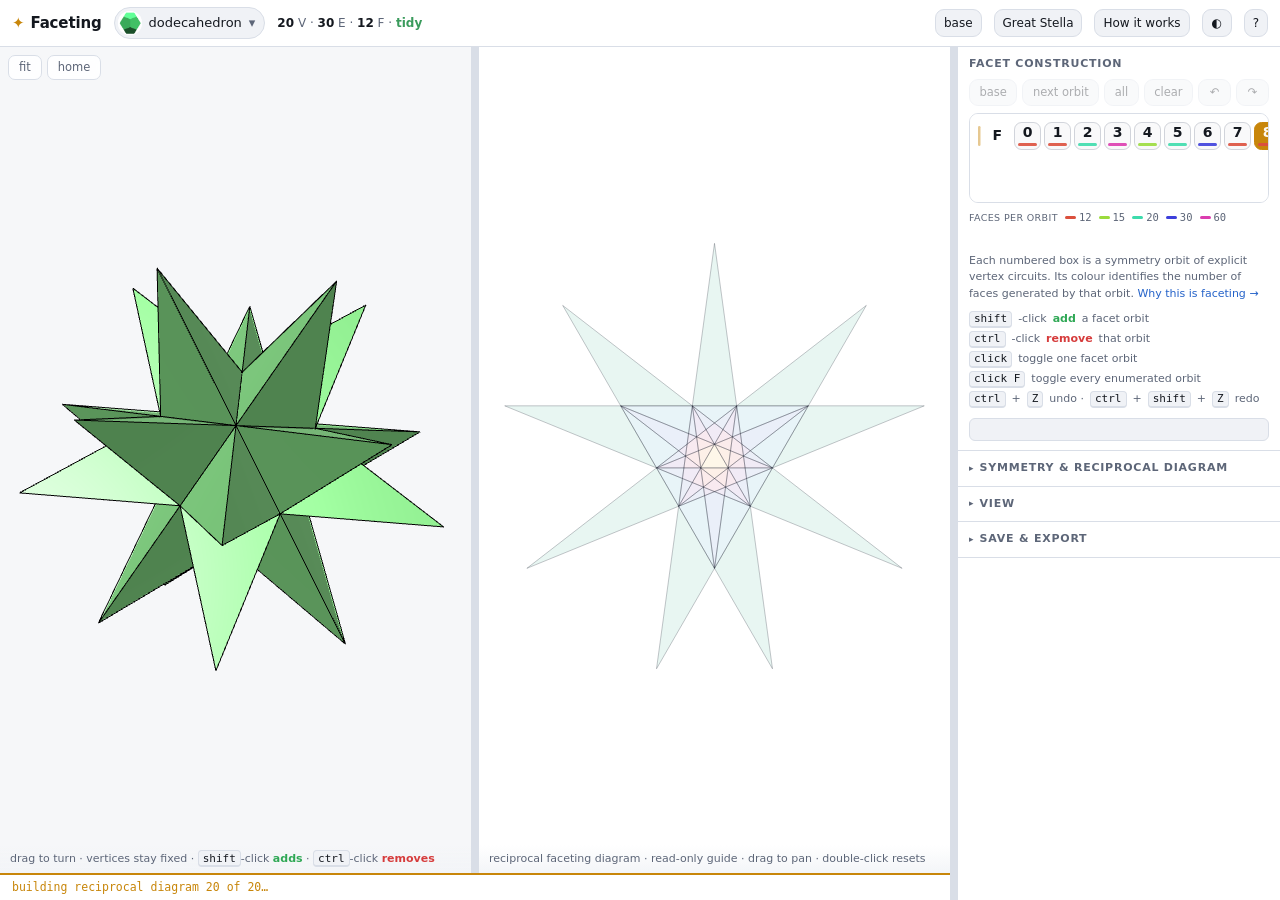
==== web/index.html @ 086ffc91 "Add fixed-vertex Great Stella faceting app" ====
<!DOCTYPE html>
<html lang="en">
<head>
<meta charset="utf-8">
<meta name="viewport" content="width=device-width, initial-scale=1">
<title>Faceting — new faces on fixed vertices</title>
<meta name="description" content="Interactive polyhedron faceting by polar reciprocity: keep the vertices and change the faces.">
<link rel="icon" href="data:image/svg+xml,<svg xmlns='http://www.w3.org/2000/svg' viewBox='0 0 100 100'><text y='.9em' font-size='90'>◇</text></svg>">
<link rel="stylesheet" href="css/style.css">
<script>
  (() => {
    const saved = localStorage.getItem('theme') || 'auto';
    const dark = saved === 'dark' ||
      (saved === 'auto' && matchMedia('(prefers-color-scheme: dark)').matches);
    document.documentElement.dataset.theme = dark ? 'dark' : 'light';
    document.documentElement.dataset.themePref = saved;
  })();
</script>
</head>
<body>

<header>
  <h1>Faceting</h1>
  <button id="pickPoly" class="picker" title="Choose the base polyhedron whose vertices stay fixed">
    <img id="pickThumb" src="img/poly/u28_tmb.gif" alt="" width="26" height="26">
    <span id="pickName">dodecahedron</span>
    <b>▾</b>
  </button>
  <span id="stats" class="dim"></span>
  <div class="spacer"></div>
  <button id="presetBase" class="ghost" title="Restore the chosen polyhedron's original faces">base</button>
  <button id="presetGreatStella" class="ghost" title="Load the Great Stella target from the brief">Great Stella</button>
  <a class="ghost" href="controls.html" title="The reciprocal construction and controls">How it works</a>
  <button id="themeBtn" class="ghost icon" title="Light / dark">◐</button>
  <button id="help" class="ghost" title="About faceting">?</button>
</header>

<main>
  <section class="stage">
    <div class="views">
      <div class="view">
        <canvas id="view3d"></canvas>
        <div class="view-tools">
          <button id="fitView" title="Rescale so the whole faceting fills the frame">fit</button>
          <button id="homeView" title="Canonical orientation: x right, y up, z toward you">home</button>
        </div>
        <div class="view-label">
          <span>drag to turn · vertices stay fixed · <kbd>shift</kbd>-click <b class="add">adds</b> · <kbd class="kSub">ctrl</kbd>-click <b class="rem">removes</b></span>
          <span id="hover3d" class="hover"></span>
        </div>
      </div>
      <div class="splitter" id="splitViews" title="Drag to resize"></div>
      <div class="view">
        <canvas id="diagram"></canvas>
        <div class="view-label">
          <span>reciprocal faceting diagram · read-only guide · drag to pan · double-click resets</span>
          <span id="hover2d" class="hover"></span>
        </div>
      </div>
    </div>
    <div class="statusbar">
      <div id="progress"></div>
      <span id="status">loading…</span>
    </div>
  </section>

  <div class="splitter vertical" id="splitPanel" title="Drag to resize"></div>

  <aside class="panel right">
    <div class="group cells-group">
      <div class="group-head">
        <h2>Facet construction</h2>
        <div class="row buttons tight">
          <button id="selectCore" title="Use the base polyhedron's original faces">base</button>
          <button id="growLayer" title="Select the next explicit facet orbit">next orbit</button>
          <button id="selectAll">all</button>
          <button id="selectNone">clear</button>
          <button id="undoBtn" class="icon" title="Undo the last faceting change (ctrl+Z)" disabled>↶</button>
          <button id="redoBtn" class="icon" title="Redo (ctrl+shift+Z)" disabled>↷</button>
        </div>
      </div>
      <div class="cells-wrap"><canvas id="cells"></canvas></div>
      <div id="cellsLegend" class="legend" title="Each colour marks the number of faces in that orbit"></div>
      <div id="cellInfo" class="info mono"></div>
      <p class="note">
        Each numbered box is a symmetry orbit of explicit vertex circuits. Its
        colour identifies the number of faces generated by that orbit.
        <a href="controls.html">Why this is faceting →</a>
      </p>
      <ul class="note keys">
        <li><kbd>shift</kbd>-click <b class="add">add</b> a facet orbit</li>
        <li><kbd class="kSub">ctrl</kbd>-click <b class="rem">remove</b> that orbit</li>
        <li><kbd>click</kbd> toggle one facet orbit</li>
        <li><kbd>click F</kbd> toggle every enumerated orbit</li>
        <li><kbd>ctrl</kbd>+<kbd>Z</kbd> undo · <kbd>ctrl</kbd>+<kbd>shift</kbd>+<kbd>Z</kbd> redo</li>
      </ul>
      <input id="cellsString" class="mono" spellcheck="false"
             title="Selected facet-orbit numbers, for exact links and native JSON presets">
    </div>

    <details class="group" id="symGroup">
      <summary><h2>Symmetry &amp; reciprocal diagram</h2></summary>
      <label class="field">
        <span>base symmetry</span>
        <select id="polySym"></select>
      </label>
      <label class="field">
        <span>faceting symmetry</span>
        <select id="stellSym"></select>
      </label>
      <label class="field" title="How deeply to build the optional reciprocal arrangement diagram">
        <span>diagram through <b id="depthLabel">20</b> depths</span>
        <input id="depth" type="range" min="2" max="60" value="20">
      </label>
      <label class="field" title="Which inequivalent vertex figure to show">
        <span>vertex figure</span>
        <select id="planeIndex"></select>
      </label>
      <p class="note">
        Facet circuits are repeated by the faceting symmetry. The depth control
        changes only the reciprocal discovery diagram, not the fixed vertex set.
      </p>
    </details>

    <details class="group">
      <summary><h2>View</h2></summary>
      <label class="check"><input id="autoRotate" type="checkbox"> spin the solid</label>
      <label class="check"><input id="showEdges" type="checkbox" checked> draw edges</label>
      <fieldset class="sym-elems">
        <legend title="The faceting symmetry elements, drawn as occluded geometry">symmetry elements</legend>
        <label class="check"><input id="showAxes" type="checkbox"> <i class="sw ax"></i> rotation axes</label>
        <label class="check"><input id="showMirrors" type="checkbox"> <i class="sw mi"></i> mirror planes</label>
        <label class="check"><input id="showImproper" type="checkbox"> <i class="sw im"></i> rotoreflection axes</label>
      </fieldset>
      <label class="field" title="Thickness of the edge lines, in pixels">
        <span>edge weight <b id="edgeWidthLabel">1.0</b></span>
        <input id="edgeWidth" type="range" min="0.5" max="8" step="0.5" value="1">
      </label>
      <label class="check" title="Tint unchosen reciprocal regions">
        <input id="showAllFacets" type="checkbox" checked> shade unchosen regions
      </label>
    </details>

    <details class="group">
      <summary><h2>Save &amp; export</h2></summary>
      <div class="row buttons">
        <button id="saveJson" class="primary" title="Save this faceting as JSON">Save JSON</button>
        <label class="filebtn inline" title="Open faceting JSON or a reciprocal .stel source">
          Open…
          <input id="loadDoc" type="file" accept=".json,.stel,.txt">
        </label>
      </div>
      <p class="note">
        Native JSON saves the base and faceting state. Original <code>.stel</code>
        files open as facetings of their named polyhedron's dual.
      </p>
      <div class="row buttons">
        <button id="exportStl" title="Mesh for 3D printing">STL</button>
        <button id="exportObj">OBJ</button>
        <button id="exportOff">OFF</button>
      </div>
      <div class="row buttons">
        <button id="exportSvg" title="Faceting diagram as vector art">diagram SVG</button>
        <button id="exportPng">view PNG</button>
        <button id="exportStel" title="Export the reciprocal construction for the original Java program">dual .stel</button>
      </div>
      <div class="row buttons">
        <button class="sample" data-file="sample_01.stel">dual sample 1</button>
        <button class="sample" data-file="sample_02.stel">2</button>
        <button class="sample" data-file="sample_03.stel">3</button>
        <button class="sample" data-file="sample_04.stel">4</button>
      </div>
    </details>
  </aside>
</main>

<dialog id="catalogDialog">
  <div class="cat-head">
    <input id="search" type="search" placeholder="Search 121 base solids by name, file or symmetry…" autocomplete="off">
    <button id="catalogClose" class="ghost">Close</button>
  </div>
  <nav id="catChips" class="cat-chips"></nav>
  <div id="catalog" class="scroll"></div>
  <footer class="cat-foot">
    <img id="footThumb" alt="" width="34" height="34">
    <div class="cat-foot-text">
      <b id="footName">—</b>
      <span id="footMeta" class="dim"></span>
    </div>
    <span id="footCount" class="dim"></span>
  </footer>
</dialog>

<dialog id="helpDialog">
  <h2>Faceting, in one minute</h2>
  <p>
    A faceting keeps a polyhedron's <em>vertices</em> and connects them with
    different faces. Draw every diagonal of a pentagon and the original five
    vertices now bound a pentagram: the two-dimensional version.
  </p>
  <p>
    Faceting is polar-dual to stellation. This app directly finds coplanar
    circuits in the chosen solid's fixed vertex table and repeats them by
    symmetry. Alongside that model it constructs the dual plane arrangement as
    a reciprocal faceting diagram. This is geometric duality, not a relabelled
    stellation mesh.
  </p>
  <h3>How to use it</h3>
  <ul>
    <li>Choose the base solid whose vertices must remain fixed.</li>
    <li>The construction table exposes explicit circuit orbits. Shift adds a
      facet orbit; ctrl removes it. The diagram is a read-only reciprocal guide.</li>
    <li><em>base</em> restores the original faces. <em>next orbit</em> walks the
      directly enumerated circuit families.</li>
    <li>The <b>Great Stella</b> button loads the dodecahedral target from the brief.</li>
    <li>See <a href="controls.html">How it works</a> for the exact correspondence.</li>
  </ul>
  <h3>Provenance</h3>
  <p>
    The arrangement core is a JavaScript port of the Stellation applet written by
    <a href="http://bulatov.org/polyhedra/stellation_applet/" target="_blank" rel="noopener">Vladimir Bulatov</a>
    in 1998–2001 and checked number-for-number against the Java implementation.
    This mirror adds the polar-reciprocal faceting layer.
  </p>
  <p class="note">Build <span id="buildStamp" class="mono"></span></p>
  <button id="helpClose">close</button>
</dialog>

<script type="module" src="js/app.js"></script>
</body>
</html>
---- web/css/style.css ----
:root,
:root[data-theme="dark"] {
  --bg: #0b0d11;
  --panel: #12151c;
  --panel-2: #171b24;
  --line: #242a36;
  --text: #e6e9f0;
  --dim: #8b93a7;
  --accent: #f5b942;
  --accent-2: #6fa8ff;
  --shadow: 0 18px 50px rgba(0, 0, 0, 0.55);
}

:root[data-theme="light"] {
  --bg: #f2f4f7;
  --panel: #ffffff;
  --panel-2: #f0f2f6;
  --line: #d9dee7;
  --text: #14181f;
  --dim: #5d6678;
  --accent: #c8860a;
  --accent-2: #2563c9;
  --shadow: 0 18px 50px rgba(20, 30, 60, 0.18);
}

:root {
  --radius: 9px;
  --mono: ui-monospace, SFMono-Regular, "SF Mono", Menlo, Consolas, monospace;
}

* { box-sizing: border-box; }

html, body { height: 100%; margin: 0; }

body {
  background: var(--bg);
  color: var(--text);
  font: 13.5px/1.5 ui-sans-serif, system-ui, -apple-system, "Segoe UI", Roboto, sans-serif;
  display: flex;
  flex-direction: column;
  overflow: hidden;
}

kbd {
  font: 11px var(--mono);
  padding: 0.5px 4px;
  border: 1px solid var(--line);
  border-bottom-width: 2px;
  border-radius: 4px;
  background: var(--panel-2);
  color: var(--text);
}

/* ------------------------------------------------------------------ header */

header {
  display: flex;
  align-items: center;
  gap: 12px;
  padding: 7px 12px;
  border-bottom: 1px solid var(--line);
  background: var(--panel);
  flex: none;
}
header h1 {
  margin: 0;
  font-size: 15px;
  font-weight: 650;
  letter-spacing: -0.01em;
  white-space: nowrap;
}
header h1::before { content: "✦"; color: var(--accent); margin-right: 6px; }
header a.ghost { text-decoration: none; display: inline-block; }
.spacer { flex: 1; }
.dim { color: var(--dim); }

#stats { font-size: 12px; white-space: nowrap; }
#stats b { color: var(--text); font-weight: 600; }
#stats .valid { color: #3a9b5c; font-weight: 650; }
#stats .warn { color: #d17a32; font-weight: 650; }

.picker {
  display: flex;
  align-items: center;
  gap: 7px;
  padding: 3px 9px 3px 3px;
  border: 1px solid var(--line);
  border-radius: 999px;
  background: var(--panel-2);
  color: var(--text);
  font: inherit;
  font-size: 13px;
  cursor: pointer;
  white-space: nowrap;
}
.picker img { width: 24px; height: 24px; border-radius: 50%; background: #fff; object-fit: contain; }
.picker b { color: var(--dim); font-weight: 400; }
.picker:hover { border-color: var(--accent); }

/* ------------------------------------------------------------------ layout */

main {
  flex: 1;
  min-height: 0;
  display: grid;
  grid-template-columns: minmax(0, 1fr) 322px;
  gap: 1px;
  background: var(--line);
}

.stage {
  background: var(--panel);
  display: flex;
  flex-direction: column;
  min-width: 0;
  min-height: 0;
}

.views {
  flex: 1;
  min-height: 0;
  display: grid;
  grid-template-columns: 1fr 1fr;
  gap: 1px;
  background: var(--line);
}

.view { position: relative; min-width: 0; min-height: 0; background: var(--bg); }
.view canvas {
  position: absolute; inset: 0;
  width: 100%; height: 100%;
  display: block;
  touch-action: none;
}
.view-label {
  position: absolute; left: 0; right: 0; bottom: 0;
  display: flex; gap: 10px;
  padding: 6px 10px;
  font-size: 11px;
  color: var(--dim);
  background: linear-gradient(transparent, color-mix(in srgb, var(--bg) 90%, transparent));
  pointer-events: none;
}
.hover { margin-left: auto; color: var(--accent); font-family: var(--mono); }
.nogl { display: grid; place-items: center; height: 100%; padding: 20px; color: var(--dim); text-align: center; }

.statusbar {
  flex: none;
  position: relative;
  padding: 6px 12px;
  border-top: 1px solid var(--line);
  font: 11.5px var(--mono);
  color: var(--dim);
}
#status.busy { color: var(--accent); }
#progress {
  position: absolute; top: -1px; left: 0;
  height: 2px;
  width: calc(var(--frac, 0) * 100%);
  background: var(--accent);
  transition: width 0.12s linear;
}

/* ------------------------------------------------------------------ right panel */

.panel.right {
  background: var(--panel);
  overflow-y: auto;
  display: flex;
  flex-direction: column;
  min-height: 0;
}

.group { padding: 9px 11px; border-bottom: 1px solid var(--line); }

h2 {
  margin: 0;
  font-size: 11px;
  font-weight: 650;
  letter-spacing: 0.07em;
  text-transform: uppercase;
  color: var(--dim);
}

details.group > summary {
  list-style: none;
  cursor: pointer;
  display: flex;
  align-items: center;
  gap: 6px;
  user-select: none;
}
details.group > summary::-webkit-details-marker { display: none; }
details.group > summary::before { content: "▸"; font-size: 9px; color: var(--dim); }
details.group[open] > summary::before { content: "▾"; }
details.group > summary:hover h2 { color: var(--text); }
details.group[open] > summary { margin-bottom: 7px; }

/* ---- cells table ---- */

.cells-group { display: flex; flex-direction: column; }
.group-head { display: flex; flex-direction: column; gap: 6px; margin-bottom: 7px; }

.cells-wrap {
  flex: none;
  height: 200px;
  min-height: 90px;
  border: 1px solid var(--line);
  border-radius: var(--radius);
  overflow: hidden;
  background: var(--panel);
}
#cells { display: block; width: 100%; height: 100%; }

.info {
  min-height: 16px;
  margin-top: 5px;
  font-size: 10.5px;
  color: var(--accent);
  white-space: nowrap;
  overflow: hidden;
  text-overflow: ellipsis;
}

/* ---- controls ---- */

.row { display: flex; gap: 5px; flex-wrap: wrap; }
.row + .row { margin-top: 5px; }
.buttons button, .filebtn, .ghost {
  flex: 1 1 auto;
  padding: 4px 8px;
  border: 1px solid var(--line);
  border-radius: var(--radius);
  background: var(--panel-2);
  color: var(--text);
  font: inherit;
  font-size: 12px;
  cursor: pointer;
  white-space: nowrap;
}
.buttons.tight button { padding: 3px 6px; font-size: 11.5px; }
.buttons button:hover, .filebtn:hover, .ghost:hover { border-color: var(--accent); color: var(--accent); }
.ghost { flex: none; }
.ghost.icon { width: 30px; text-align: center; padding: 4px 0; }

.filebtn { display: block; margin-top: 5px; text-align: center; }
.filebtn.inline { margin-top: 0; }
.filebtn input { display: none; }
.buttons button.primary {
  background: color-mix(in srgb, var(--accent) 18%, var(--panel-2));
  border-color: color-mix(in srgb, var(--accent) 45%, var(--line));
  font-weight: 600;
}
.note code {
  font: 11px var(--mono);
  padding: 0 3px;
  border-radius: 3px;
  background: var(--panel-2);
}

.field {
  display: flex; align-items: center; gap: 8px;
  margin: 5px 0;
  font-size: 12px;
  color: var(--dim);
}
.field > span { flex: none; min-width: 84px; }
.field > span b { color: var(--accent); font-family: var(--mono); }
.field select, .field input[type="number"] {
  flex: 1; min-width: 0;
  padding: 3px 6px;
  border: 1px solid var(--line);
  border-radius: 6px;
  background: var(--panel-2);
  color: var(--text);
  font: inherit; font-size: 12px;
}
.field input[type="range"] { flex: 1; accent-color: var(--accent); }

.check {
  display: flex; align-items: center; gap: 6px;
  padding: 2px 0;
  font-size: 12.5px;
  cursor: pointer;
}
.check input { accent-color: var(--accent); }

.note { margin: 6px 0 2px; font-size: 11px; line-height: 1.5; color: var(--dim); }

#cellsString {
  width: 100%;
  margin-top: 6px;
  padding: 4px 7px;
  border: 1px solid var(--line);
  border-radius: 6px;
  background: var(--panel-2);
  color: var(--accent);
  font-family: var(--mono);
  font-size: 11px;
}

/* ------------------------------------------------------------------ dialogs */

dialog {
  border: 1px solid var(--line);
  border-radius: 14px;
  background: var(--panel);
  color: var(--text);
  box-shadow: var(--shadow);
  padding: 0;
}
dialog::backdrop { background: rgba(0, 0, 0, 0.55); backdrop-filter: blur(2px); }

/* Only style the open state with `display`: a bare `display: flex` here would
   beat the UA's `dialog:not([open]) { display: none }` and leave it always up. */
#catalogDialog {
  width: min(860px, 94vw);
  height: min(600px, 88vh);
  overflow: hidden;
}
#catalogDialog[open] { display: flex; flex-direction: column; }

.cat-head {
  display: flex; gap: 8px; align-items: center;
  padding: 12px 14px 10px;
  flex: none;
}
#search {
  flex: 1;
  padding: 7px 11px;
  border: 1px solid var(--line);
  border-radius: var(--radius);
  background: var(--panel-2);
  color: var(--text);
  font: inherit; font-size: 13px;
}
#search::placeholder { color: var(--dim); }
#search:focus { outline: 2px solid var(--accent-2); outline-offset: -1px; }

.cat-chips {
  display: flex; gap: 5px;
  padding: 0 14px 10px;
  overflow-x: auto;
  scrollbar-width: none;
  border-bottom: 1px solid var(--line);
  flex: none;
}
.cat-chips::-webkit-scrollbar { display: none; }
.chip {
  flex: none;
  padding: 3px 10px;
  border: 1px solid var(--line);
  border-radius: 999px;
  background: none;
  color: var(--dim);
  font: inherit; font-size: 11.5px;
  white-space: nowrap;
  cursor: pointer;
}
.chip:hover { border-color: var(--accent); color: var(--accent); }

#catalog { flex: 1; overflow-y: auto; padding: 0 14px 14px; }
.scroll { overscroll-behavior: contain; }

.cat h3 {
  position: sticky; top: 0; z-index: 1;
  display: flex; align-items: center; gap: 8px;
  margin: 0;
  padding: 12px 2px 6px;
  font-size: 10.5px; font-weight: 650;
  letter-spacing: 0.08em; text-transform: uppercase;
  color: var(--dim);
  background: linear-gradient(var(--panel) 72%, transparent);
}
.cat h3 em { font-style: normal; opacity: 0.6; font-size: 10px; }
.cat h3::after {
  content: ""; flex: 1; height: 1px;
  background: var(--line);
}

/* the specimen grid: thumbnails only, names live in the footer */
.grid {
  display: grid;
  grid-template-columns: repeat(auto-fill, minmax(50px, 1fr));
  gap: 4px;
}

.poly {
  aspect-ratio: 1;
  padding: 0;
  border: 1px solid var(--line);
  border-radius: 7px;
  background: #fff;
  overflow: hidden;
  cursor: pointer;
  transition: transform 0.09s ease, border-color 0.09s ease, box-shadow 0.09s ease;
}
.poly img {
  width: 100%; height: 100%;
  display: block;
  object-fit: contain;
}
:root[data-theme="dark"] .poly { filter: brightness(0.9); }
.poly:hover, .poly:focus-visible {
  border-color: var(--accent);
  transform: translateY(-1px) scale(1.06);
  box-shadow: 0 4px 14px rgba(0, 0, 0, 0.28);
  outline: none;
  filter: none;
  z-index: 2;
  position: relative;
}
.poly.active {
  border-color: var(--accent);
  box-shadow: 0 0 0 2px var(--accent);
  filter: none;
}

.cat-foot {
  display: flex; align-items: center; gap: 10px;
  padding: 9px 14px;
  border-top: 1px solid var(--line);
  background: var(--panel-2);
  flex: none;
  min-height: 54px;
}
.cat-foot img {
  width: 34px; height: 34px;
  border-radius: 6px;
  background: #fff;
  object-fit: contain;
  flex: none;
}
.cat-foot-text { display: flex; flex-direction: column; min-width: 0; line-height: 1.35; }
#footName { font-size: 13.5px; font-weight: 600; white-space: nowrap; overflow: hidden; text-overflow: ellipsis; }
#footMeta { font-size: 11px; font-family: var(--mono); white-space: nowrap; overflow: hidden; text-overflow: ellipsis; }
#footCount { margin-left: auto; font-size: 11px; white-space: nowrap; }

#helpDialog { max-width: 620px; padding: 22px 26px 20px; line-height: 1.62; }
#helpDialog h2 { font-size: 18px; text-transform: none; letter-spacing: -0.01em; color: var(--text); margin-bottom: 10px; }
#helpDialog h3 { margin: 18px 0 6px; font-size: 12px; letter-spacing: 0.05em; text-transform: uppercase; color: var(--dim); }
#helpDialog ul { padding-left: 18px; margin: 6px 0; }
#helpDialog li { margin: 6px 0; }
#helpDialog a { color: var(--accent-2); }
#helpClose {
  margin-top: 18px; padding: 6px 16px;
  border: 1px solid var(--line); border-radius: var(--radius);
  background: var(--panel-2); color: var(--text);
  font: inherit; cursor: pointer;
}
#helpClose:hover { border-color: var(--accent); color: var(--accent); }

/* ------------------------------------------------------------------ narrow */

@media (max-width: 1080px) {
  main { grid-template-columns: minmax(0, 1fr) 290px; }
  .views { grid-template-columns: 1fr; grid-template-rows: 1fr 1fr; }
}

@media (max-width: 780px) {
  body { overflow: auto; }
  main { grid-template-columns: 1fr; grid-auto-rows: min-content; }
  .stage { min-height: 520px; }
  .views { grid-template-rows: 260px 260px; }
  .panel.right { max-height: none; }
  #stats { display: none; }
}

/* the key to the Cells bar colours */
.legend {
  display: flex;
  align-items: center;
  gap: 7px;
  flex-wrap: wrap;
  margin-top: 7px;
  font-size: 10.5px;
  color: var(--dim);
}
.legend-label { letter-spacing: 0.04em; text-transform: uppercase; font-size: 9.5px; }
.legend-item { display: inline-flex; align-items: center; gap: 3px; font-family: var(--mono); }
.legend-item i { width: 11px; height: 3px; border-radius: 2px; display: inline-block; }
.note a { color: var(--accent-2); text-decoration: none; }
.note a:hover { text-decoration: underline; }

/* the Cells shortcut key — one line per gesture, compact */
.note.keys { list-style: none; margin: 5px 0 3px; padding: 0; }
.note.keys li {
  display: flex;
  align-items: baseline;
  gap: 6px;
  padding: 1.5px 0;
  white-space: nowrap;
}
.note.keys kbd { flex: none; }

/* ------------------------------------------------ draggable pane splitters */

main { grid-template-columns: minmax(0, 1fr) 6px var(--panel-w, 322px); }
.views { grid-template-columns: var(--views-a, 1fr) 6px var(--views-b, 1fr); }

.splitter {
  background: var(--line);
  cursor: col-resize;
  position: relative;
  transition: background 0.12s ease;
}
.splitter::after {                 /* a fatter invisible grab area */
  content: "";
  position: absolute;
  inset: 0 -4px;
}
.splitter:hover, .splitter.dragging { background: var(--accent); }

@media (max-width: 900px) {
  main { grid-template-columns: minmax(0, 1fr); }
  .splitter.vertical { display: none; }
}

/* ------------------------------------------------ always-visible view tools */

.view { position: relative; }
.view-tools {
  position: absolute;
  top: 8px;
  left: 8px;
  display: flex;
  gap: 5px;
  z-index: 5;
}
.view-tools button {
  padding: 3px 10px;
  border: 1px solid var(--line);
  border-radius: 7px;
  background: color-mix(in srgb, var(--panel) 88%, transparent);
  color: var(--dim);
  font: inherit;
  font-size: 11.5px;
  cursor: pointer;
  backdrop-filter: blur(4px);
}
.view-tools button:hover { border-color: var(--accent); color: var(--accent); }

/* -------------------------------------------------- add / remove, one palette

   Green adds, red carves, and the pair reads the same in the 3-D view, in the
   diagram and in the Cells table. Keeping the words in the captions the same
   colour as the outline that appears under the pointer is what ties the three
   together — before, each view had its own idea of what a highlight looked like.
   Kept identical in light and dark: these are signal colours, not decoration. */
:root { --add: #2fa855; --rem: #d63c3c; }
:root[data-theme="dark"] { --add: #4acb70; --rem: #f05454; }
.add { color: var(--add); }
.rem { color: var(--rem); }

/* the three symmetry-element toggles, boxed so they read as one control */
.sym-elems {
  border: 1px solid var(--line);
  border-radius: 8px;
  padding: 4px 8px 6px;
  margin: 6px 0 4px;
}
.sym-elems legend { font-size: 10.5px; color: var(--dim); padding: 0 4px; }
.sym-elems .check { margin: 2px 0; }
.sw {
  display: inline-block; width: 9px; height: 9px; border-radius: 2px;
  vertical-align: baseline; margin-right: 1px;
}
.sw.ax { background: #40b8f2; }
.sw.mi { background: #6be0cc; }
.sw.im { background: #b873f2; }

/* undo / redo sit with the other cell buttons and grey out when there is
   nothing to undo — the disabled state is the only affordance saying whether a
   change has been made yet */
.buttons button.icon { width: 26px; padding: 4px 0; text-align: center; }
.buttons button:disabled { opacity: 0.35; cursor: default; }
.buttons button:disabled:hover { border-color: var(--line); color: inherit; }
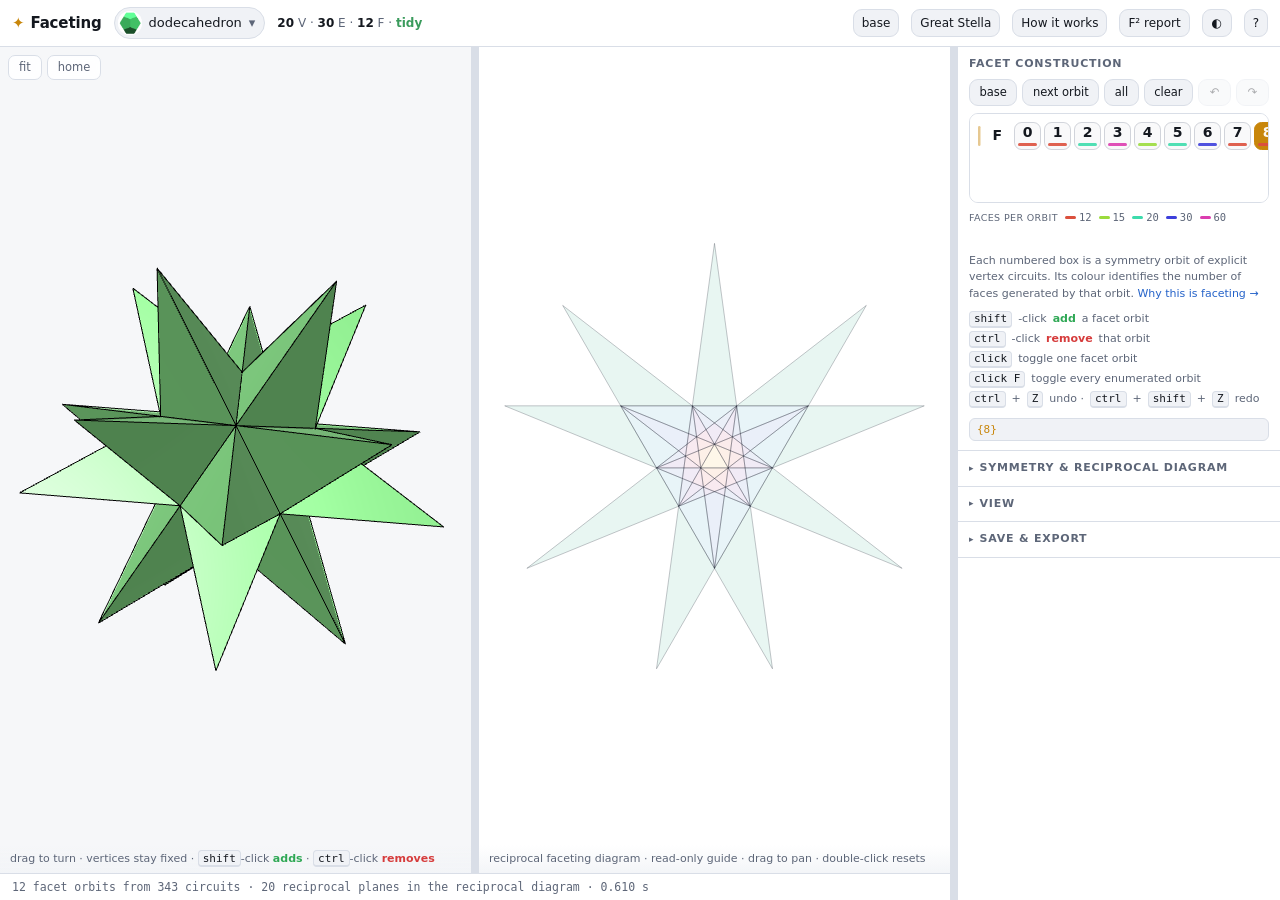
==== commit f86460c1: "Add icosahedron F2 faceting report" ====
--- a/web/index.html
+++ b/web/index.html
@@ -31,6 +31,7 @@
   <button id="presetBase" class="ghost" title="Restore the chosen polyhedron's original faces">base</button>
   <button id="presetGreatStella" class="ghost" title="Load the Great Stella target from the brief">Great Stella</button>
   <a class="ghost" href="controls.html" title="The reciprocal construction and controls">How it works</a>
+  <a class="ghost" href="icosahedron-faceting.html" title="Detailed F2 icosahedron faceting case study">F² report</a>
   <button id="themeBtn" class="ghost icon" title="Light / dark">◐</button>
   <button id="help" class="ghost" title="About faceting">?</button>
 </header>
@@ -213,6 +214,9 @@
     <li><em>base</em> restores the original faces. <em>next orbit</em> walks the
       directly enumerated circuit families.</li>
     <li>The <b>Great Stella</b> button loads the dodecahedral target from the brief.</li>
+    <li>The <a href="icosahedron-faceting.html"><b>F² report</b></a> computes the
+      small stellated dodecahedron as both an icosahedron faceting and a
+      dodecahedron stellation.</li>
     <li>See <a href="controls.html">How it works</a> for the exact correspondence.</li>
   </ul>
   <h3>Provenance</h3>
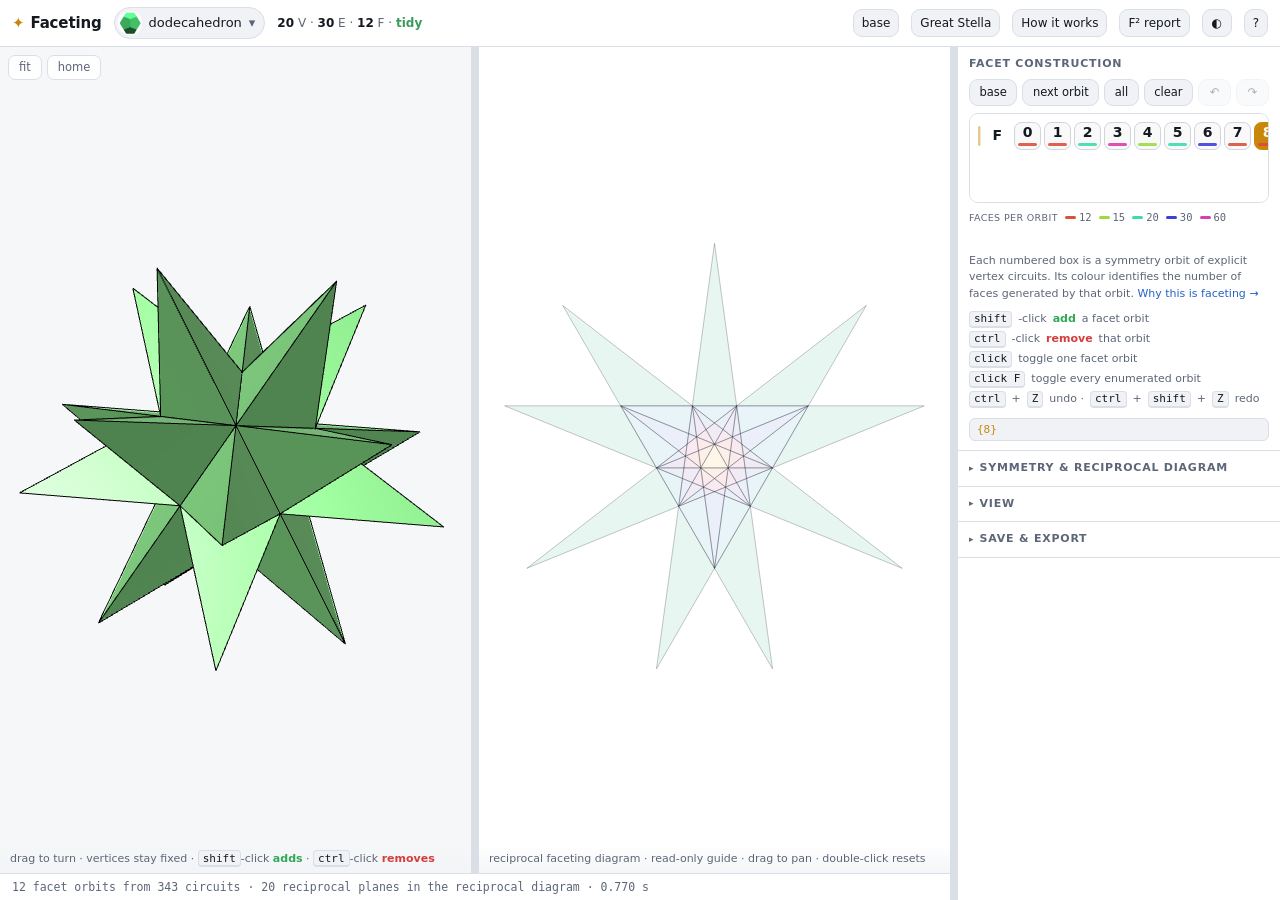
==== commit e49dc5b4: "feat: Complete list of noble polyhedra" ====
--- a/web/index.html
+++ b/web/index.html
@@ -54,7 +54,7 @@
       <div class="view">
         <canvas id="diagram"></canvas>
         <div class="view-label">
-          <span>reciprocal faceting diagram · read-only guide · drag to pan · double-click resets</span>
+          <span id="diagramNote">reciprocal faceting diagram · read-only guide · drag to pan · double-click resets</span>
           <span id="hover2d" class="hover"></span>
         </div>
       </div>
@@ -177,7 +177,7 @@
 
 <dialog id="catalogDialog">
   <div class="cat-head">
-    <input id="search" type="search" placeholder="Search 121 base solids by name, file or symmetry…" autocomplete="off">
+    <input id="search" type="search" placeholder="Search base solids by name, file or symmetry…" autocomplete="off">
     <button id="catalogClose" class="ghost">Close</button>
   </div>
   <nav id="catChips" class="cat-chips"></nav>
@@ -226,6 +226,16 @@
     in 1998–2001 and checked number-for-number against the Java implementation.
     This mirror adds the polar-reciprocal faceting layer.
   </p>
+  <p>
+    The catalog includes all 146 finite nonprismatic noble polyhedra from
+    <a href="https://arxiv.org/abs/2607.28711" target="_blank" rel="noopener">Connor Hill’s 2026 enumeration</a>:
+    nine existing regular models and 137 additions from his
+    <a href="https://github.com/Plasmath/noble-tools-revised" target="_blank" rel="noopener">model library</a>.
+    Imported model data and derived thumbnails are provided under
+    <a href="data/nobles-GPL-3.0.txt">GPLv3</a>, without warranty;
+    <a href="data/nobles.md">source and conversion notes</a>.
+    Disphenoid and stephanoid families are not enumerated in this finite catalog.
+  </p>
   <p class="note">Build <span id="buildStamp" class="mono"></span></p>
   <button id="helpClose">close</button>
 </dialog>
